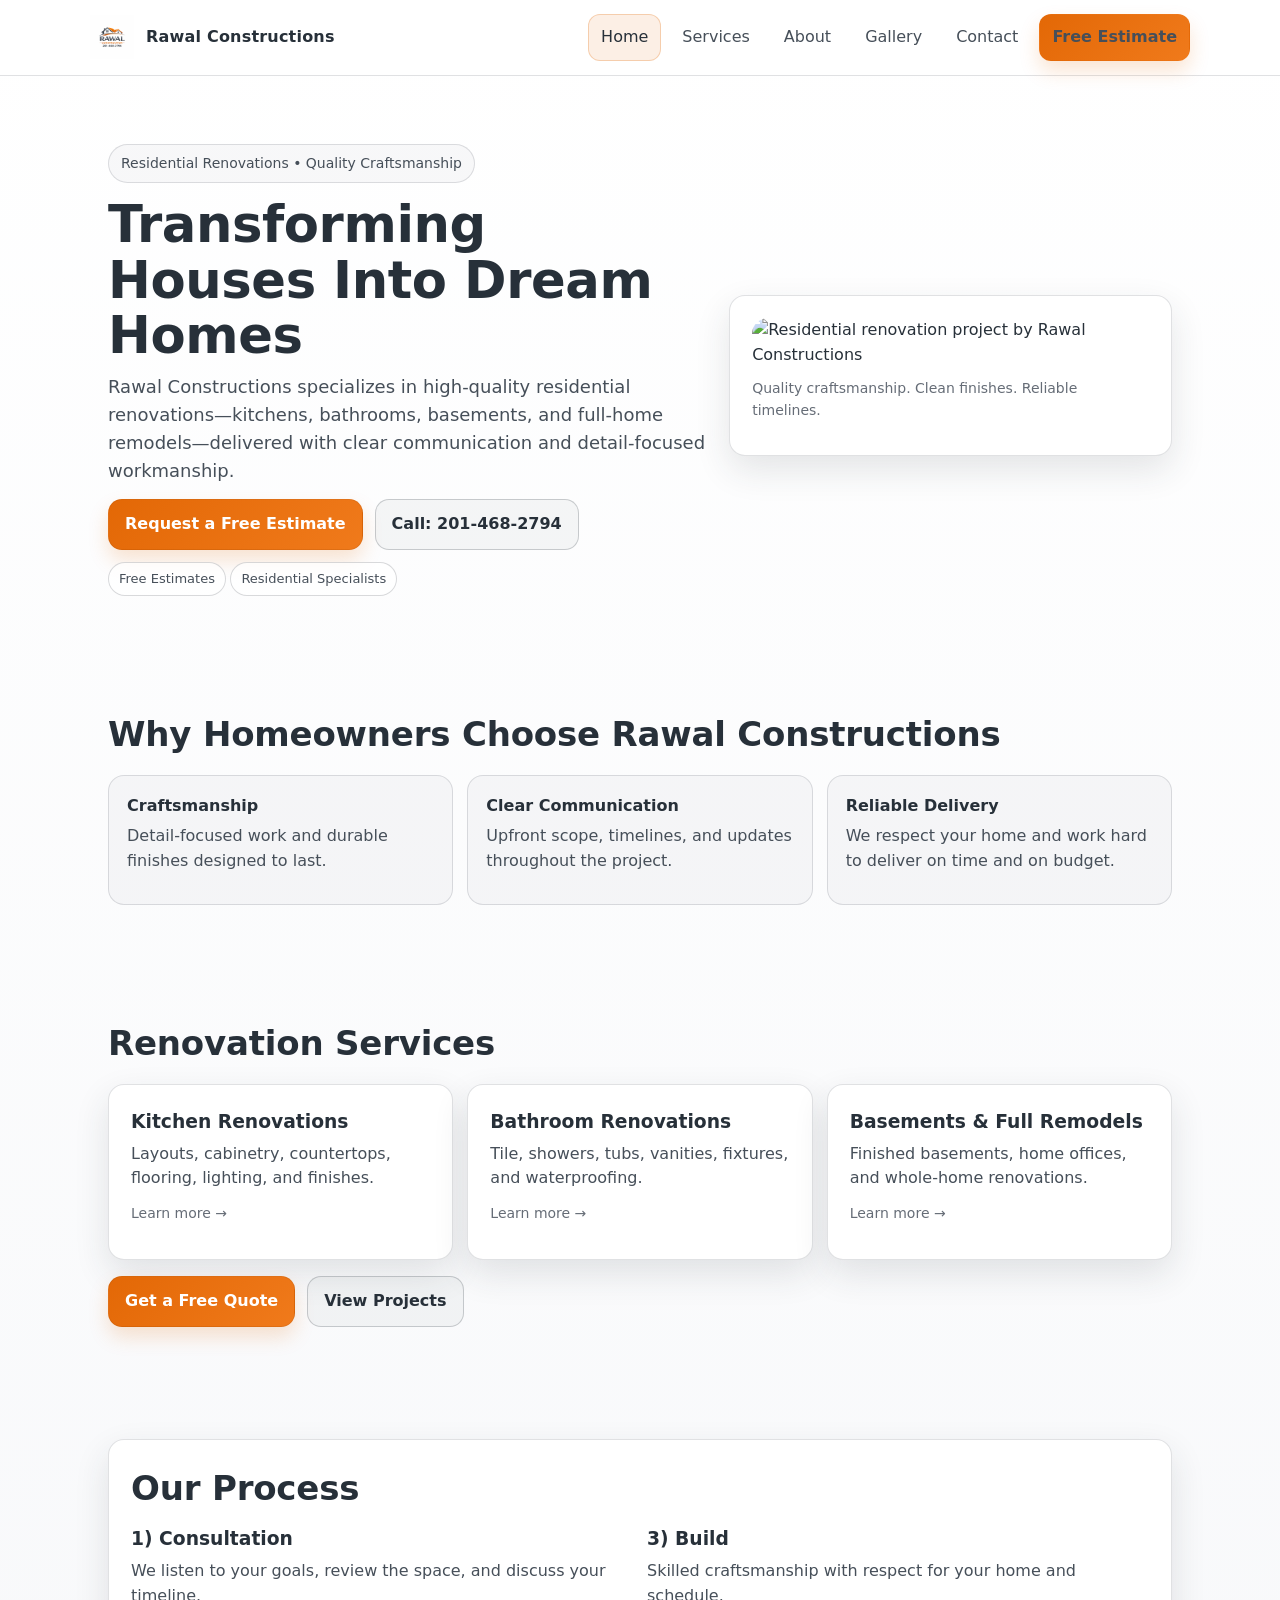
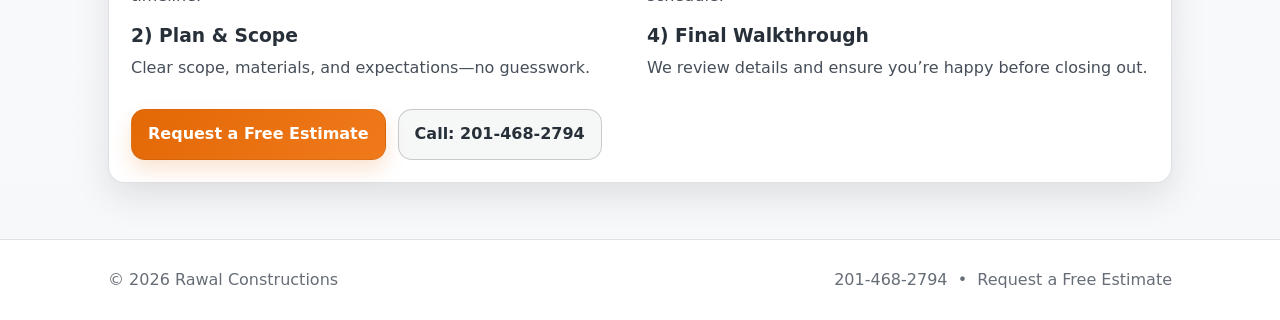
==== index.html @ 2432c3bd "Initial Version" ====
<!doctype html>
<html lang="en">
<head>
  <meta charset="utf-8" />
  <meta name="viewport" content="width=device-width, initial-scale=1" />

  <title>Rawal Constructions | Residential Renovations</title>
  <meta name="description" content="Rawal Constructions specializes in residential home renovations—kitchens, bathrooms, basements, and full home remodels with quality craftsmanship." />

  <!-- CSS -->
  <link rel="stylesheet" href="assets/css/styles.css" />

  <!-- Favicons (optional later) -->
  <!-- <link rel="icon" href="assets/Images/favicon.png" /> -->
</head>

<body>

  <!-- ====== NAV / HEADER ====== -->
  <header class="nav">
    <div class="container nav-inner">

      <!-- Brand / Logo -->
      <a class="brand" href="index.html" aria-label="Rawal Constructions Home">
        <img class="brand-logo" src="assets/images/logo.png" alt="Rawal Constructions logo" />
        <span class="brand-text">Rawal Constructions</span>
      </a>

      <!-- Navigation -->
      <nav class="nav-links" aria-label="Primary navigation">
        <a class="active" href="index.html">Home</a>
        <a href="services.html">Services</a>
        <a href="about.html">About</a>
        <a href="gallery.html">Gallery</a>
        <a href="contact.html">Contact</a>
        <a class="btn btn-primary" href="contact.html">Free Estimate</a>
      </nav>

    </div>
  </header>

  <!-- ====== MAIN ====== -->
  <main>

    <!-- ====== HERO ====== -->
    <section class="hero">
      <div class="container hero-grid">

        <!-- Left: message + CTA -->
        <div>
          <div class="kicker">Residential Renovations • Quality Craftsmanship</div>

          <h1>Transforming Houses Into Dream Homes</h1>

          <p class="lead">
            Rawal Constructions specializes in high-quality residential renovations—kitchens,
            bathrooms, basements, and full-home remodels—delivered with clear communication and
            detail-focused workmanship.
          </p>

          <div class="btn-row" style="margin-top:14px;">
            <a class="btn btn-primary" href="contact.html">Request a Free Estimate</a>
            <a class="btn btn-outline" href="tel:+12014682794">Call: 201‑468‑2794</a>
          </div>

          <p class="small" style="margin-top:12px;">
            <span class="badge">Free Estimates</span>
            <span class="badge">Residential Specialists</span>
            
          </p>
        </div>

        <!-- Right: big image -->
        <div class="card">
          <img
            src="assets/Images/home-hero.jpg"
            alt="Residential renovation project by Rawal Constructions"
            loading="lazy"
          />
          <p class="small" style="margin-top:10px;">
            Quality craftsmanship. Clean finishes. Reliable timelines.
          </p>
        </div>

      </div>
    </section>

    <!-- ====== WHY CHOOSE US ====== -->
    <section class="section">
      <div class="container">
        <h2>Why Homeowners Choose Rawal Constructions</h2>

        <div class="grid" style="margin-top:14px;">
          <div class="feature">
            <strong>Craftsmanship</strong>
            <p>Detail-focused work and durable finishes designed to last.</p>
          </div>

          <div class="feature">
            <strong>Clear Communication</strong>
            <p>Upfront scope, timelines, and updates throughout the project.</p>
          </div>

          <div class="feature">
            <strong>Reliable Delivery</strong>
            <p>We respect your home and work hard to deliver on time and on budget.</p>
          </div>
        </div>
      </div>
    </section>

    <!-- ====== SERVICES PREVIEW ====== -->
    <section class="section">
      <div class="container">
        <h2>Renovation Services</h2>

        <div class="grid" style="margin-top:14px;">
          <div class="card">
            <h3>Kitchen Renovations</h3>
            <p>Layouts, cabinetry, countertops, flooring, lighting, and finishes.</p>
            <p class="small"><a href="services.html#kitchens">Learn more →</a></p>
          </div>

          <div class="card">
            <h3>Bathroom Renovations</h3>
            <p>Tile, showers, tubs, vanities, fixtures, and waterproofing.</p>
            <p class="small"><a href="services.html#bathrooms">Learn more →</a></p>
          </div>

          <div class="card">
            <h3>Basements &amp; Full Remodels</h3>
            <p>Finished basements, home offices, and whole-home renovations.</p>
            <p class="small"><a href="services.html#basements">Learn more →</a></p>
          </div>
        </div>

        <div class="btn-row" style="margin-top:16px;">
          <a class="btn btn-primary" href="contact.html">Get a Free Quote</a>
          <a class="btn btn-outline" href="gallery.html">View Projects</a>
        </div>
      </div>
    </section>

    <!-- ====== PROCESS ====== -->
    <section class="section">
      <div class="container">
        <div class="card">
          <h2>Our Process</h2>

          <div class="grid-2" style="margin-top:10px;">
            <div>
              <h3>1) Consultation</h3>
              <p>We listen to your goals, review the space, and discuss your timeline.</p>

              <h3>2) Plan &amp; Scope</h3>
              <p>Clear scope, materials, and expectations—no guesswork.</p>
            </div>

            <div>
              <h3>3) Build</h3>
              <p>Skilled craftsmanship with respect for your home and schedule.</p>

              <h3>4) Final Walkthrough</h3>
              <p>We review details and ensure you’re happy before closing out.</p>
            </div>
          </div>

          <div class="btn-row" style="margin-top:16px;">
            <a class="btn btn-primary" href="contact.html">Request a Free Estimate</a>
            <a class="btn btn-outline" href="tel:+12014682794">Call: 201‑468‑2794</a>
          </div>
        </div>
      </div>
    </section>

  </main>

  <!-- ====== FOOTER ====== -->
  <footer class="footer">
    <div class="container">
      <div style="display:flex;justify-content:space-between;gap:12px;flex-wrap:wrap;">
        <span>© <span id="y"></span> Rawal Constructions</span>
        <span>
          <a href="tel:+12014682794">201‑468‑2794</a>
          &nbsp;•&nbsp;
          <a href="contact.html">Request a Free Estimate</a>
        </span>
      </div>
    </div>
  </footer>

  <script>
    document.getElementById('y').textContent = new Date().getFullYear();
  </script>

</body>
</html>
---- assets/css/styles.css ----
/* =========================================================
   Rawal Constructions — Static Site Styles
   Brand palette (from logo): Orange + Charcoal/Gray
   Drop-in file: assets/css/styles.css
   ========================================================= */

/* ---------- Theme tokens ---------- */
:root{
  /* Brand colors (logo-matched) */
  --accent: #E36806;     /* orange */
  --accent-2: #F07A1B;   /* lighter orange for gradients/hover */
  --ink: #273039;        /* charcoal */
  --slate: #464F59;      /* slate gray */
  --muted: #666D77;      /* muted gray */
  --cream: #E7DFD8;      /* warm off-white */

  /* UI colors */
  --bg: #ffffff;
  --bg-soft: #f7f8fa;
  --card: #ffffff;

  --text: var(--ink);
  --border: rgba(39,48,57,.14);
  --shadow: 0 14px 35px rgba(39,48,57,.12);

  --radius: 16px;
  --radius-sm: 12px;

  --max: 1100px;
}

/* ---------- Base reset ---------- */
*{ box-sizing: border-box; }
html,body{ margin:0; padding:0; }

body{
  font-family: ui-sans-serif, system-ui, -apple-system, Segoe UI, Roboto, Arial, sans-serif;
  background: linear-gradient(180deg, var(--bg) 0%, var(--bg-soft) 100%);
  color: var(--text);
  line-height: 1.55;
  -webkit-font-smoothing: antialiased;
  -moz-osx-font-smoothing: grayscale;
}

a{ color: inherit; text-decoration: none; }
a:hover{ opacity: .95; }

img{ max-width:100%; display:block; border-radius: var(--radius); }

.container{
  max-width: var(--max);
  margin: 0 auto;
  padding: 0 18px;
}

.section{ padding: 56px 0; }

/* ---------- Typography ---------- */
h1{
  font-size: clamp(34px, 4vw, 52px);
  line-height: 1.08;
  margin: 14px 0 10px;
  letter-spacing: -0.4px;
}
h2{
  font-size: clamp(24px, 3vw, 34px);
  margin: 0 0 10px;
  letter-spacing: -0.2px;
}
h3{ margin: 0 0 6px; }
p{ margin: 0 0 12px; color: var(--slate); }

.small{ font-size: 14px; color: var(--muted); }
.lead{ font-size: 18px; color: var(--slate); }

/* ---------- Navbar ---------- */
.nav{
  position: sticky;
  top: 0;
  z-index: 50;
  background: rgba(255,255,255,.88);
  border-bottom: 1px solid var(--border);
  backdrop-filter: blur(10px);
}

.nav-inner{
  display:flex;
  align-items:center;
  justify-content:space-between;
  padding: 14px 0;
  gap: 12px;
}

/* Brand area with logo */
.brand{
  display:flex;
  align-items:center;
  gap: 12px;
  font-weight: 850;
  letter-spacing: .2px;
  min-width: 180px;
}

.brand-logo{
  height: 44px;
  width: auto;
  border-radius: 0; /* keeps logo crisp */
}

.brand-text{
  color: var(--ink);
  font-size: 16px;
  white-space: nowrap;
}

/* Nav links */
.nav-links{
  display:flex;
  gap: 8px;
  align-items:center;
  flex-wrap: wrap;
  justify-content:flex-end;
}

.nav-links a{
  color: var(--slate);
  padding: 10px 12px;
  border-radius: var(--radius-sm);
  border: 1px solid transparent;
}

.nav-links a.active,
.nav-links a:hover{
  color: var(--ink);
  background: rgba(227,104,6,.10);
  border-color: rgba(227,104,6,.25);
}

/* ---------- Buttons ---------- */
.btn{
  display:inline-flex;
  align-items:center;
  justify-content:center;
  padding: 12px 16px;
  border-radius: 14px;
  border: 1px solid transparent;
  font-weight: 700;
  cursor: pointer;
  user-select: none;
}

.btn-primary{
  background: linear-gradient(135deg, var(--accent), var(--accent-2));
  color: #ffffff;
  border: 1px solid rgba(0,0,0,.06);
  box-shadow: 0 10px 20px rgba(227,104,6,.18);
}

.btn-primary:hover{ filter: brightness(0.985); }
.btn-primary:active{ transform: translateY(1px); }

.btn-outline{
  border-color: rgba(39,48,57,.22);
  background: rgba(39,48,57,.04);
  color: var(--ink);
}

.btn-outline:hover{
  background: rgba(39,48,57,.06);
}

.btn-row{
  display:flex;
  gap: 12px;
  flex-wrap: wrap;
  align-items:center;
}

/* ---------- Hero ---------- */
.hero{
  padding: 68px 0 44px;
}

.hero-grid{
  display:grid;
  grid-template-columns: 1.15fr .85fr;
  gap: 22px;
  align-items:center;
}

.kicker{
  display:inline-flex;
  gap: 8px;
  align-items:center;
  color: var(--slate);
  border: 1px solid var(--border);
  background: rgba(39,48,57,.03);
  padding: 8px 12px;
  border-radius: 999px;
  font-size: 14px;
}

/* ---------- Cards & blocks ---------- */
.card{
  background: var(--card);
  border: 1px solid var(--border);
  box-shadow: var(--shadow);
  border-radius: var(--radius);
  padding: 22px;
}

.feature{
  padding: 18px;
  border-radius: var(--radius);
  border: 1px solid var(--border);
  background: rgba(39,48,57,.03);
}

.feature strong{
  display:block;
  margin-bottom: 6px;
  color: var(--ink);
}

.badge{
  display:inline-block;
  padding: 6px 10px;
  border-radius: 999px;
  border: 1px solid rgba(39,48,57,.18);
  color: var(--slate);
  font-size: 13px;
  background: rgba(255,255,255,.70);
}

/* ---------- Grids ---------- */
.grid{
  display:grid;
  grid-template-columns: repeat(3, 1fr);
  gap: 14px;
}

.grid-2{
  display:grid;
  grid-template-columns: repeat(2, 1fr);
  gap: 14px;
}

/* ---------- Lists ---------- */
ul{
  margin: 10px 0 0;
  padding-left: 18px;
  color: var(--slate);
}
li{ margin: 6px 0; }

/* ---------- Gallery ---------- */
.gallery{
  display:grid;
  grid-template-columns: repeat(3, 1fr);
  gap: 12px;
}

.gallery a{
  border-radius: var(--radius);
  overflow: hidden;
  border: 1px solid var(--border);
  background: #fff;
  box-shadow: 0 10px 25px rgba(39,48,57,.08);
}

.gallery img{
  border-radius: 0;
  height: 220px;
  width: 100%;
  object-fit: cover;
  transition: transform .25s ease;
}

.gallery a:hover img{ transform: scale(1.02); }

/* ---------- Forms ---------- */
.form{
  display:grid;
  gap: 12px;
}

input, textarea{
  width:100%;
  padding: 12px 14px;
  border-radius: 14px;
  border: 1px solid rgba(39,48,57,.20);
  background: rgba(255,255,255,.95);
  color: var(--ink);
  outline:none;
}

textarea{
  min-height: 120px;
  resize: vertical;
}

input::placeholder, textarea::placeholder{
  color: rgba(70,79,89,.75);
}

input:focus, textarea:focus{
  border-color: rgba(227,104,6,.70);
  box-shadow: 0 0 0 3px rgba(227,104,6,.15);
}

/* ---------- Footer ---------- */
.footer{
  padding: 28px 0;
  border-top: 1px solid var(--border);
  color: var(--muted);
  background: #fff;
}

/* ---------- Utilities ---------- */
hr{
  border: none;
  border-top: 1px solid var(--border);
  margin: 18px 0;
}

/* ---------- Responsive ---------- */
@media (max-width: 900px){
  .hero-grid{ grid-template-columns: 1fr; }
  .grid{ grid-template-columns: 1fr; }
  .grid-2{ grid-template-columns: 1fr; }
  .gallery{ grid-template-columns: 1fr 1fr; }
  .gallery img{ height: 180px; }
  .brand-text{ display:none; } /* keep header compact on mobile */
}

@media (max-width: 520px){
  .gallery{ grid-template-columns: 1fr; }
  .nav-inner{ padding: 12px 0; }
  .brand-logo{ height: 40px; }
}
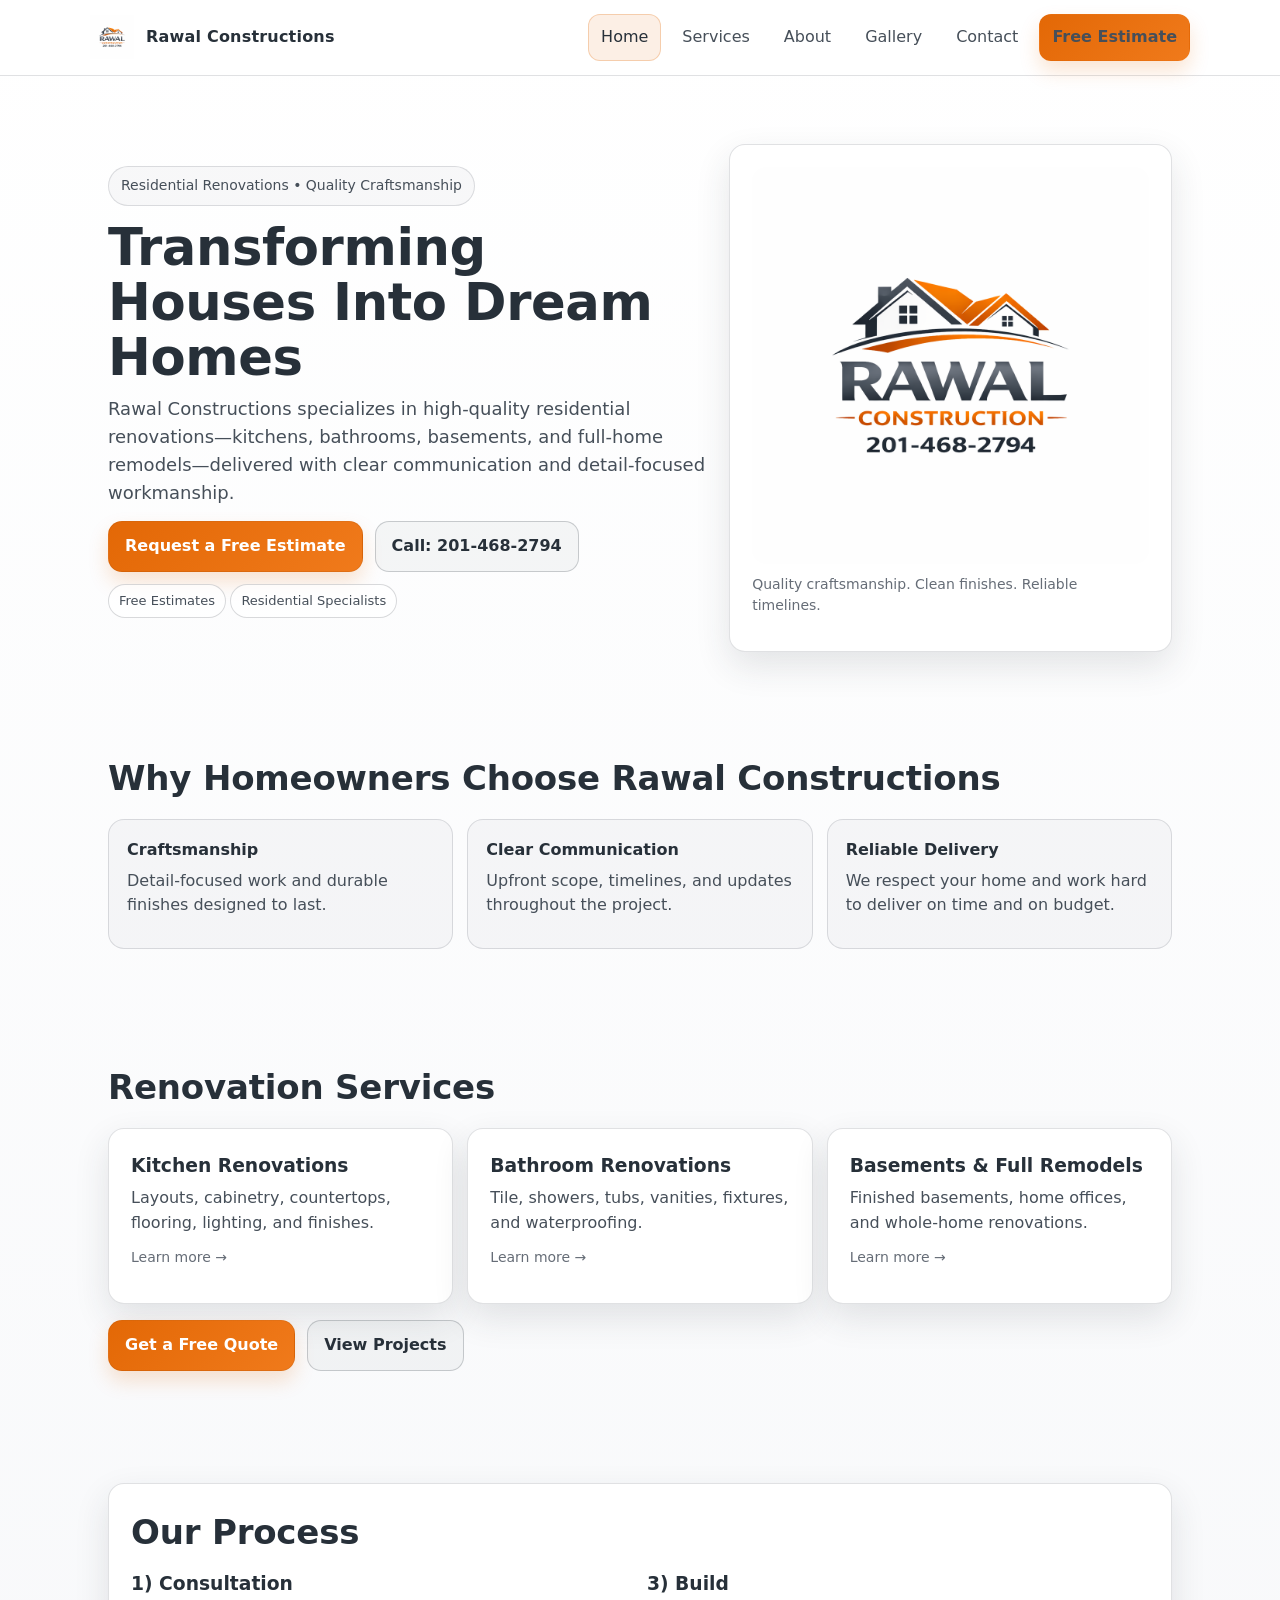
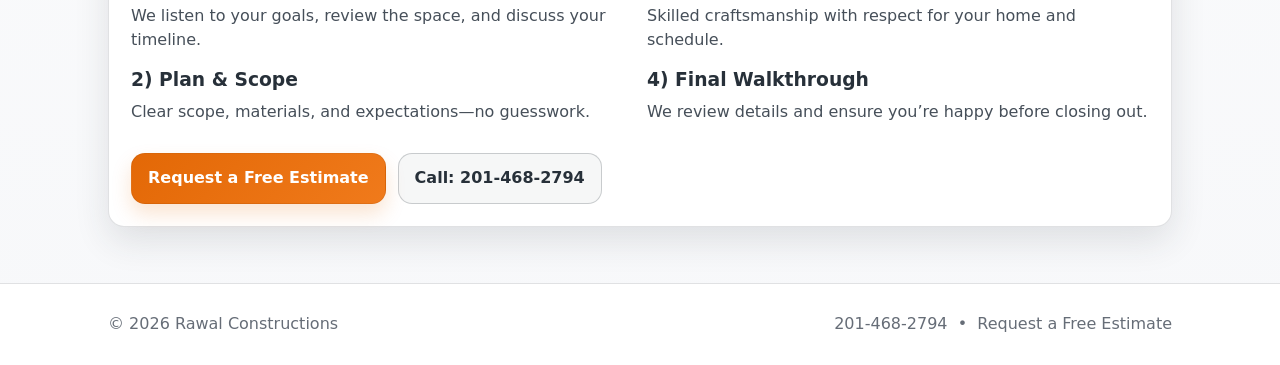
==== commit 0fe94d56: "Update index.html" ====
--- a/index.html
+++ b/index.html
@@ -73,7 +73,7 @@
         <!-- Right: big image -->
         <div class="card">
           <img
-            src="assets/Images/home-hero.jpg"
+            src="assets/images/home-hero.jpg"
             alt="Residential renovation project by Rawal Constructions"
             loading="lazy"
           />
@@ -194,4 +194,5 @@
   </script>
 
 </body>
-</html>+
+</html>
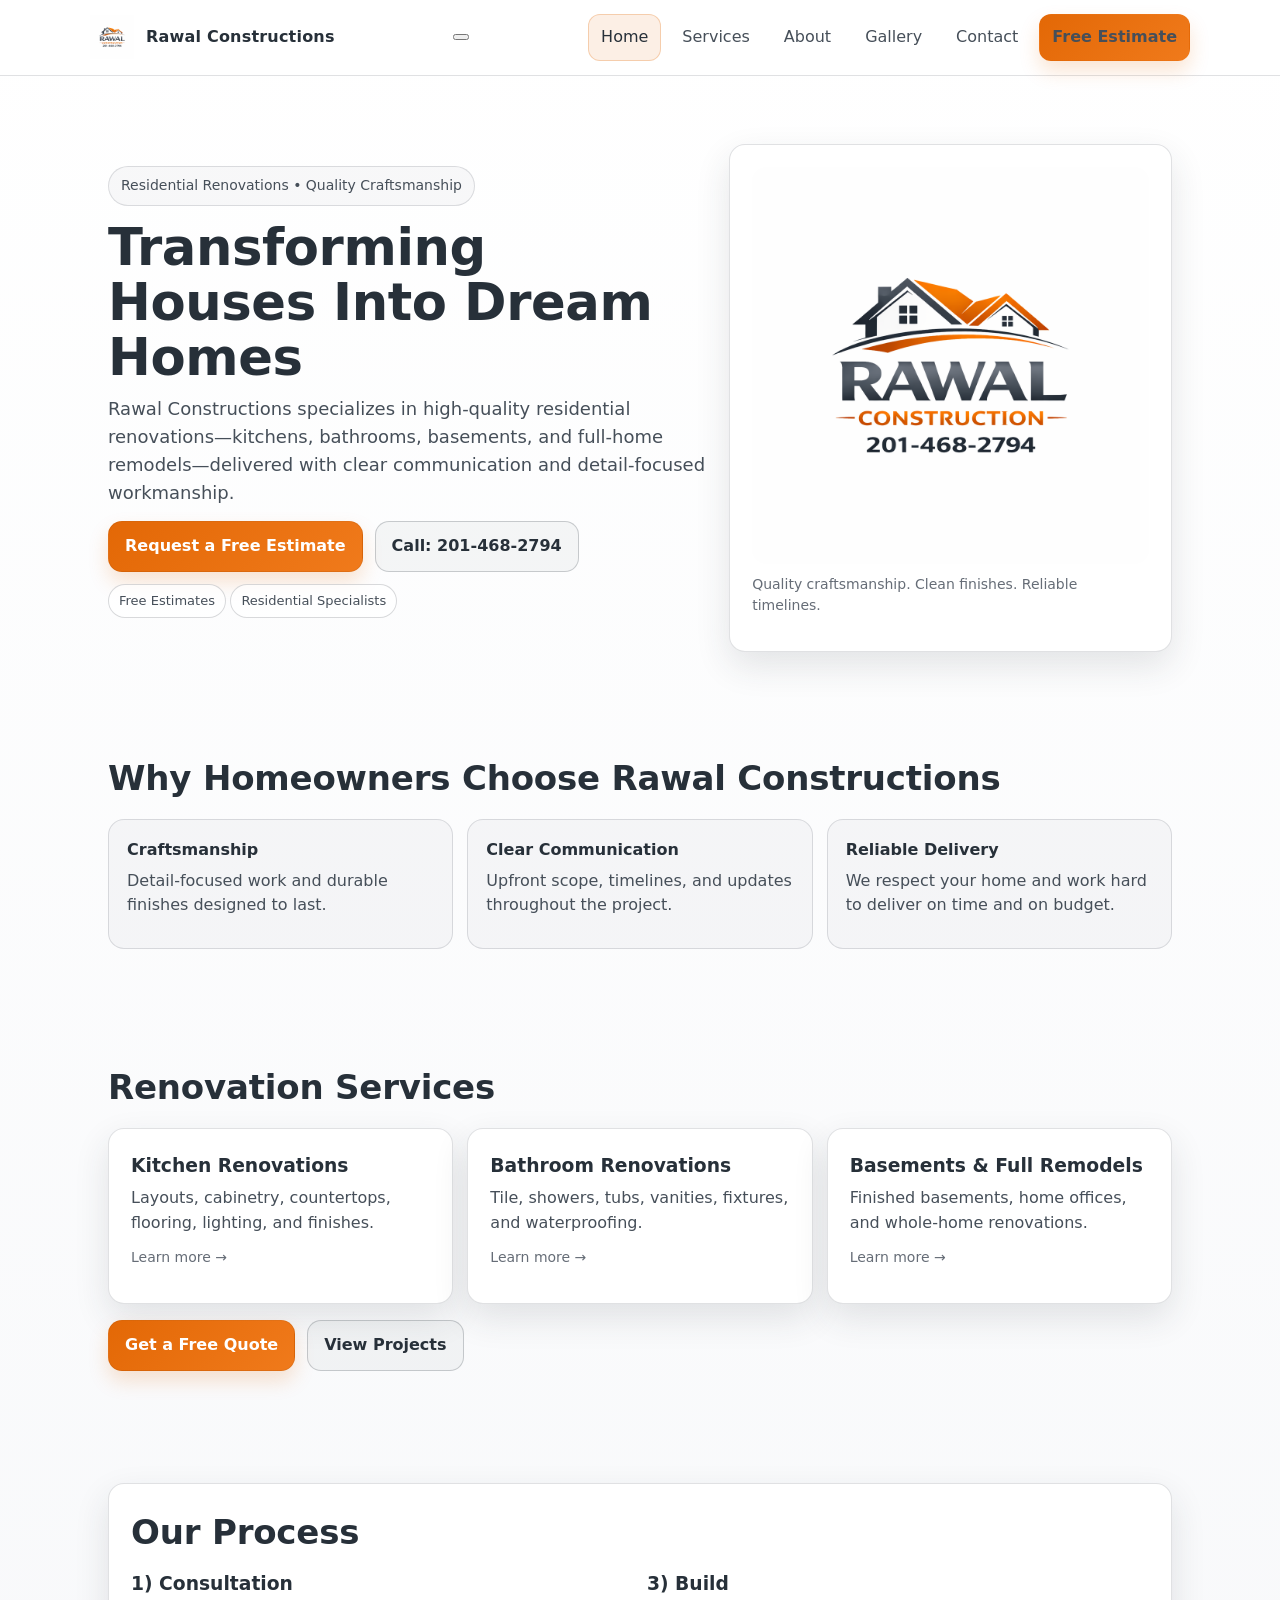
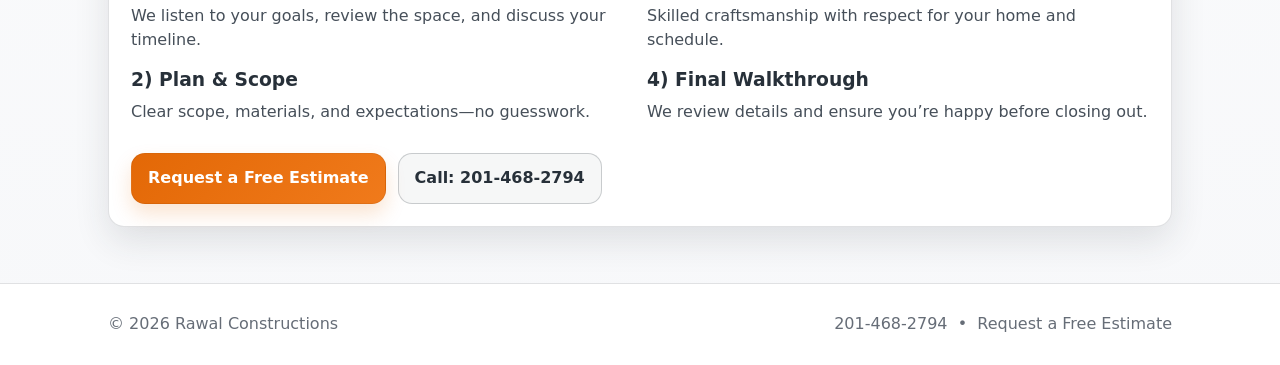
==== commit 54208e19: "Update index.html" ====
--- a/index.html
+++ b/index.html
@@ -25,6 +25,12 @@
         <img class="brand-logo" src="assets/images/logo.png" alt="Rawal Constructions logo" />
         <span class="brand-text">Rawal Constructions</span>
       </a>
+
+      <button class="nav-toggle" aria-label="Toggle menu" aria-expanded="false">
+  <span></span>
+  <span></span>
+  <span></span>
+</button>
 
       <!-- Navigation -->
       <nav class="nav-links" aria-label="Primary navigation">
@@ -193,6 +199,19 @@
     document.getElementById('y').textContent = new Date().getFullYear();
   </script>
 
+  <script>
+  const toggle = document.querySelector('.nav-toggle');
+  const navLinks = document.querySelector('.nav-links');
+
+  toggle.addEventListener('click', () => {
+    const isOpen = navLinks.classList.toggle('open');
+    toggle.classList.toggle('open');
+    toggle.setAttribute('aria-expanded', isOpen);
+  });
+</script>
+
+
 </body>
 
 </html>
+
--- a/assets/css/styles.css
+++ b/assets/css/styles.css
@@ -338,3 +338,94 @@
   .nav-inner{ padding: 12px 0; }
   .brand-logo{ height: 40px; }
 }
+
+
+/* ===============================
+   MOBILE IMPROVEMENTS (IMPORTANT)
+   =============================== */
+
+@media (max-width: 768px){
+
+  /* --- Navbar cleanup --- */
+  .nav-inner{
+    flex-direction: column;
+    align-items: center;
+    gap: 8px;
+    padding: 10px 0;
+  }
+
+  .nav-links{
+    justify-content: center;
+    gap: 6px;
+  }
+
+  .nav-links a{
+    padding: 8px 10px;
+    font-size: 14px;
+  }
+
+  /* --- Hero layout --- */
+  .hero{
+    padding: 36px 0 28px;
+  }
+
+  .hero-grid{
+    grid-template-columns: 1fr;
+    gap: 18px;
+  }
+
+  .hero h1{
+    font-size: 30px;
+    line-height: 1.15;
+  }
+
+  .lead{
+    font-size: 16px;
+  }
+
+  /* --- Hero image --- */
+  .hero .card{
+    padding: 12px;
+  }
+
+  .hero .card img{
+    height: 220px;
+    object-fit: cover;
+  }
+
+  /* --- Buttons --- */
+  .btn-row{
+    gap: 10px;
+  }
+
+  .btn{
+    width: 100%;
+    justify-content: center;
+  }
+
+  /* --- Sections spacing --- */
+  .section{
+    padding: 36px 0;
+  }
+
+  /* --- Grids stack nicely --- */
+  .grid,
+  .grid-2{
+    grid-template-columns: 1fr;
+  }
+
+  /* --- Cards breathe --- */
+  .card,
+  .feature{
+    padding: 16px;
+  }
+
+  /* --- Gallery --- */
+  .gallery{
+    grid-template-columns: 1fr;
+  }
+
+  .gallery img{
+    height: 180px;
+  }
+}
